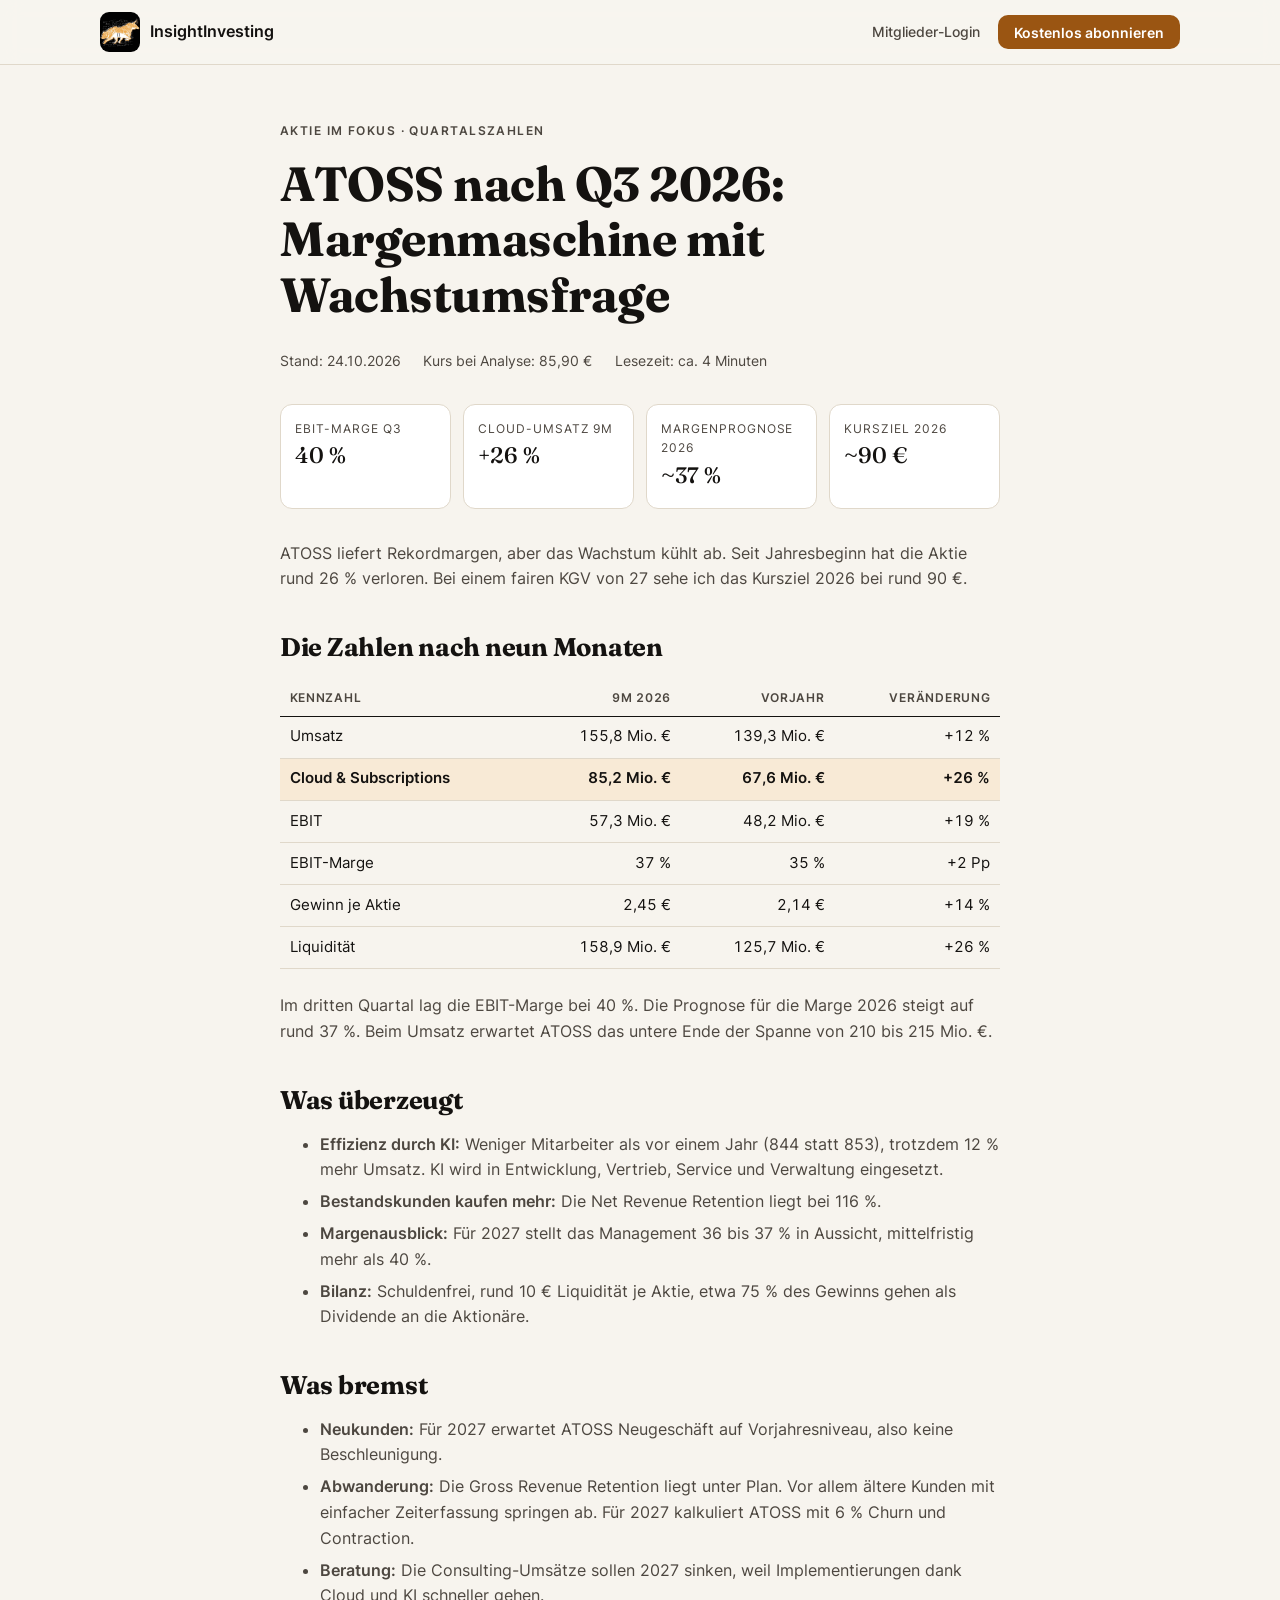
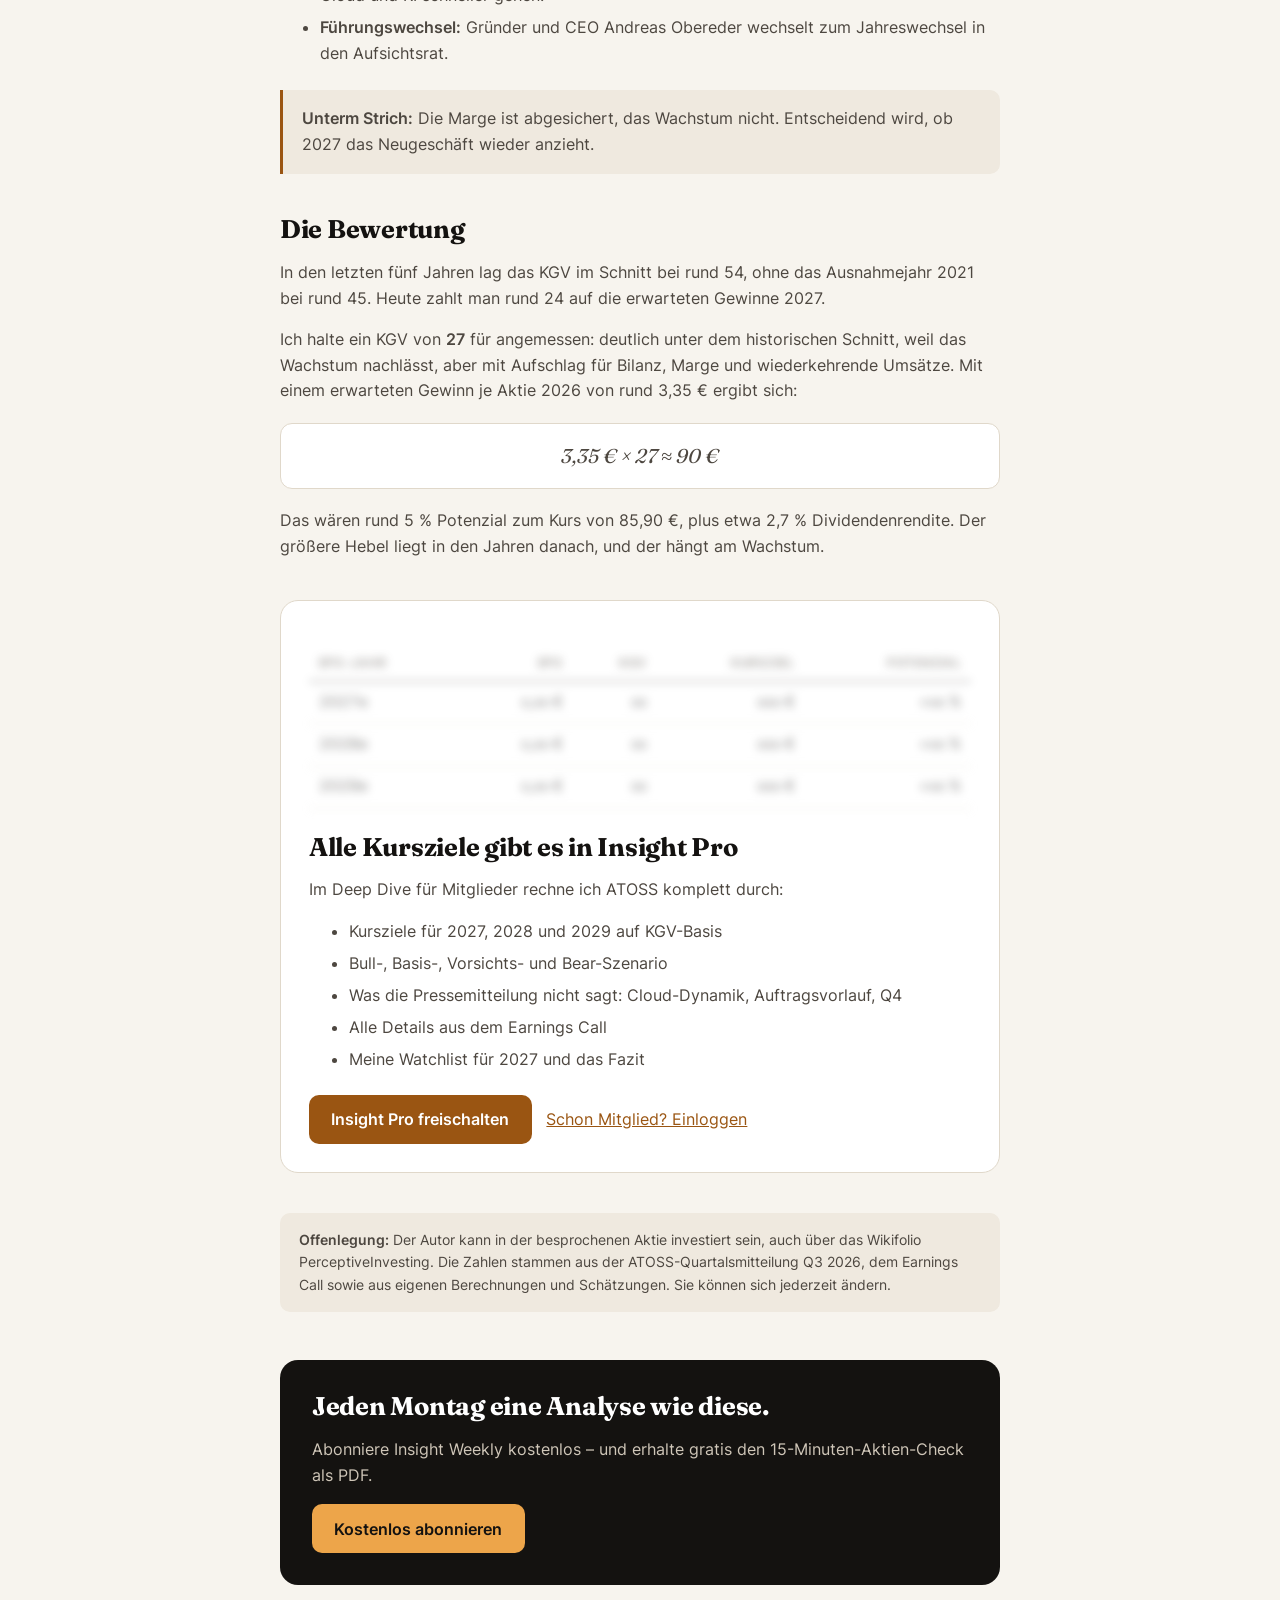
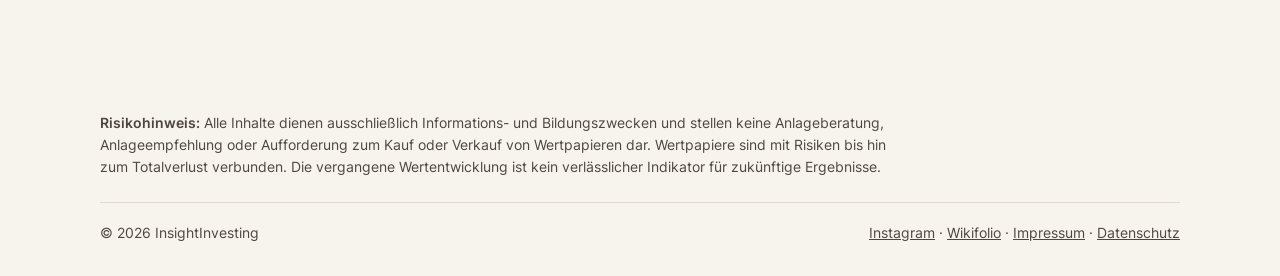
==== atoss-q3-2026.html @ a4fa3b0d "Landingpage" ====
<!doctype html>
<html lang="de">
<head>
<meta charset="utf-8">
<meta name="viewport" content="width=device-width, initial-scale=1">
<title>ATOSS nach Q3 2026: Margenmaschine mit Wachstumsfrage – InsightInvesting</title>
<meta name="description" content="ATOSS liefert im dritten Quartal 2026 eine EBIT-Marge von 40 %. Warum die Aktie trotzdem gefallen ist, welche Risiken der Earnings Call zeigt und was ein faires KGV ergibt.">
<meta property="og:title" content="ATOSS nach Q3 2026: Margenmaschine mit Wachstumsfrage">
<meta property="og:description" content="40 % EBIT-Marge, Margenprognose angehoben – aber das Wachstum kühlt ab. Kursziel 2026 auf KGV-Basis.">
<meta property="og:type" content="article">
<meta property="og:image" content="https://www.perceptiveinvesting.com/img/og.jpg">
<meta property="og:url" content="https://www.perceptiveinvesting.com/atoss-q3-2026.html">
<link rel="canonical" href="https://www.perceptiveinvesting.com/atoss-q3-2026.html">
<link rel="icon" type="image/png" href="img/favicon.png">
<link rel="stylesheet" href="style.css">
<style>
  .article { padding: 56px 0 80px; }
  .article h1 { font-size: clamp(2rem, 4.5vw, 3rem); }
  .article h2 { font-size: 1.6rem; max-width: none; margin-top: 2.6rem; }
  .article p, .article li { color: var(--ink-soft); }
  .article li { margin-bottom: .4rem; }
  .meta { display: flex; flex-wrap: wrap; gap: .5rem 1.4rem; font-size: .85rem; color: var(--ink-soft); margin-bottom: 2rem; }
  .facts { display: grid; grid-template-columns: repeat(4, 1fr); gap: 12px; margin: 1.5rem 0 2rem; }
  .facts div { background: var(--card); border: 1px solid var(--line); border-radius: 12px; padding: 14px; }
  .facts span { display: block; font-size: .75rem; text-transform: uppercase; letter-spacing: .08em; color: var(--ink-soft); }
  .facts strong { font-family: "Fraunces", serif; font-size: 1.4rem; font-weight: 500; }
  .table-wrap { overflow-x: auto; margin: 1rem 0 1.5rem; }
  table { width: 100%; border-collapse: collapse; font-size: .92rem; min-width: 520px; }
  th, td { text-align: right; padding: .55rem .6rem; border-bottom: 1px solid var(--line); }
  th:first-child, td:first-child { text-align: left; }
  th { font-size: .75rem; text-transform: uppercase; letter-spacing: .06em; color: var(--ink-soft); border-bottom: 1.5px solid var(--ink); }
  tr.hl td { background: #f8ead6; font-weight: 600; color: var(--ink); }
  .formula { font-family: "Fraunces", serif; font-style: italic; font-size: 1.25rem; text-align: center; padding: 1rem; margin: 1.2rem 0; background: var(--card); border: 1px solid var(--line); border-radius: 12px; color: var(--ink); }
  .calc { font-variant-numeric: tabular-nums; }
  .box { background: var(--bg-alt); border-left: 3px solid var(--accent); border-radius: 0 10px 10px 0; padding: 1rem 1.2rem; margin: 1.5rem 0; }
  .box p { margin: 0; }
  .disclosure { background: var(--bg-alt); border-radius: 10px; padding: 1rem 1.2rem; font-size: .88rem; margin-top: 2.5rem; }
  .disclosure p { margin: 0; }
  .end-cta { background: var(--ink); color: #ece6dc; border-radius: 18px; padding: 32px; margin-top: 3rem; }
  .end-cta h2 { color: #fff; margin-top: 0; }
  .end-cta p { color: #cfc6b8; }
  .paywall { position: relative; background: var(--card); border: 1px solid var(--line); border-radius: 18px; padding: 28px; margin: 2.5rem 0 0; overflow: hidden; }
  .paywall .locked { filter: blur(5px); user-select: none; pointer-events: none; opacity: .55; margin-bottom: 1.4rem; }
  .paywall h2 { margin-top: 0; }
  .paywall ul { margin-bottom: 1.4rem; }
  .paywall .btn { margin-right: .6rem; }
  @media (max-width: 700px) { .facts { grid-template-columns: 1fr 1fr; } }
</style>
</head>
<body>

<header class="nav">
  <div class="wrap nav-inner">
    <a href="index.html" class="logo"><img src="img/logo-mark.png" alt="" class="logo-mark" width="40" height="40"> InsightInvesting</a>
    <div class="nav-actions">
      <a href="https://steady.page/de/log_in?publication=insight2investing" class="nav-login" target="_blank" rel="noopener">Mitglieder-Login</a>
      <a href="index.html#anmelden" class="btn btn-small">Kostenlos abonnieren</a>
    </div>
  </div>
</header>

<main class="article">
  <div class="wrap narrow">
    <p class="eyebrow">Aktie im Fokus · Quartalszahlen</p>
    <h1>ATOSS nach Q3 2026: Margenmaschine mit Wachstumsfrage</h1>
    <div class="meta">
      <span>Stand: 24.10.2026</span>
      <span>Kurs bei Analyse: 85,90 €</span>
      <span>Lesezeit: ca. 4 Minuten</span>
    </div>

    <div class="facts">
      <div><span>EBIT-Marge Q3</span><strong>40 %</strong></div>
      <div><span>Cloud-Umsatz 9M</span><strong>+26 %</strong></div>
      <div><span>Margenprognose 2026</span><strong>~37 %</strong></div>
      <div><span>Kursziel 2026</span><strong>~90 €</strong></div>
    </div>

    <p>ATOSS liefert Rekordmargen, aber das Wachstum kühlt ab. Seit Jahresbeginn hat die Aktie rund 26 % verloren. Bei einem fairen KGV von 27 sehe ich das Kursziel 2026 bei rund 90&nbsp;€.</p>

    <h2>Die Zahlen nach neun Monaten</h2>
    <div class="table-wrap">
      <table class="calc">
        <thead><tr><th>Kennzahl</th><th>9M 2026</th><th>Vorjahr</th><th>Veränderung</th></tr></thead>
        <tbody>
          <tr><td>Umsatz</td><td>155,8 Mio. €</td><td>139,3 Mio. €</td><td>+12 %</td></tr>
          <tr class="hl"><td>Cloud &amp; Subscriptions</td><td>85,2 Mio. €</td><td>67,6 Mio. €</td><td>+26 %</td></tr>
          <tr><td>EBIT</td><td>57,3 Mio. €</td><td>48,2 Mio. €</td><td>+19 %</td></tr>
          <tr><td>EBIT-Marge</td><td>37 %</td><td>35 %</td><td>+2 Pp</td></tr>
          <tr><td>Gewinn je Aktie</td><td>2,45 €</td><td>2,14 €</td><td>+14 %</td></tr>
          <tr><td>Liquidität</td><td>158,9 Mio. €</td><td>125,7 Mio. €</td><td>+26 %</td></tr>
        </tbody>
      </table>
    </div>
    <p>Im dritten Quartal lag die EBIT-Marge bei 40&nbsp;%. Die Prognose für die Marge 2026 steigt auf rund 37&nbsp;%. Beim Umsatz erwartet ATOSS das untere Ende der Spanne von 210 bis 215&nbsp;Mio.&nbsp;€.</p>

    <h2>Was überzeugt</h2>
    <ul>
      <li><strong>Effizienz durch KI:</strong> Weniger Mitarbeiter als vor einem Jahr (844 statt 853), trotzdem 12&nbsp;% mehr Umsatz. KI wird in Entwicklung, Vertrieb, Service und Verwaltung eingesetzt.</li>
      <li><strong>Bestandskunden kaufen mehr:</strong> Die Net Revenue Retention liegt bei 116&nbsp;%.</li>
      <li><strong>Margenausblick:</strong> Für 2027 stellt das Management 36 bis 37&nbsp;% in Aussicht, mittelfristig mehr als 40&nbsp;%.</li>
      <li><strong>Bilanz:</strong> Schuldenfrei, rund 10&nbsp;€ Liquidität je Aktie, etwa 75&nbsp;% des Gewinns gehen als Dividende an die Aktionäre.</li>
    </ul>

    <h2>Was bremst</h2>
    <ul>
      <li><strong>Neukunden:</strong> Für 2027 erwartet ATOSS Neugeschäft auf Vorjahresniveau, also keine Beschleunigung.</li>
      <li><strong>Abwanderung:</strong> Die Gross Revenue Retention liegt unter Plan. Vor allem ältere Kunden mit einfacher Zeiterfassung springen ab. Für 2027 kalkuliert ATOSS mit 6&nbsp;% Churn und Contraction.</li>
      <li><strong>Beratung:</strong> Die Consulting-Umsätze sollen 2027 sinken, weil Implementierungen dank Cloud und KI schneller gehen.</li>
      <li><strong>Führungswechsel:</strong> Gründer und CEO Andreas Obereder wechselt zum Jahreswechsel in den Aufsichtsrat.</li>
    </ul>
    <div class="box"><p><strong>Unterm Strich:</strong> Die Marge ist abgesichert, das Wachstum nicht. Entscheidend wird, ob 2027 das Neugeschäft wieder anzieht.</p></div>

    <h2>Die Bewertung</h2>
    <p>In den letzten fünf Jahren lag das KGV im Schnitt bei rund 54, ohne das Ausnahmejahr 2021 bei rund 45. Heute zahlt man rund 24 auf die erwarteten Gewinne 2027.</p>
    <p>Ich halte ein KGV von <strong>27</strong> für angemessen: deutlich unter dem historischen Schnitt, weil das Wachstum nachlässt, aber mit Aufschlag für Bilanz, Marge und wiederkehrende Umsätze. Mit einem erwarteten Gewinn je Aktie 2026 von rund 3,35&nbsp;€ ergibt sich:</p>
    <p class="formula">3,35 € × 27 ≈ 90 €</p>
    <p>Das wären rund 5&nbsp;% Potenzial zum Kurs von 85,90&nbsp;€, plus etwa 2,7&nbsp;% Dividendenrendite. Der größere Hebel liegt in den Jahren danach, und der hängt am Wachstum.</p>

    <div class="paywall">
      <div class="locked" aria-hidden="true">
        <div class="table-wrap">
          <table class="calc">
            <thead><tr><th>EPS-Jahr</th><th>EPS</th><th>KGV</th><th>Kursziel</th><th>Potenzial</th></tr></thead>
            <tbody>
              <tr><td>2027e</td><td>x,xx €</td><td>xx</td><td>xxx €</td><td>+xx %</td></tr>
              <tr><td>2028e</td><td>x,xx €</td><td>xx</td><td>xxx €</td><td>+xx %</td></tr>
              <tr><td>2029e</td><td>x,xx €</td><td>xx</td><td>xxx €</td><td>+xx %</td></tr>
            </tbody>
          </table>
        </div>
      </div>
      <h2>Alle Kursziele gibt es in Insight Pro</h2>
      <p>Im Deep Dive für Mitglieder rechne ich ATOSS komplett durch:</p>
      <ul>
        <li>Kursziele für 2027, 2028 und 2029 auf KGV-Basis</li>
        <li>Bull-, Basis-, Vorsichts- und Bear-Szenario</li>
        <li>Was die Pressemitteilung nicht sagt: Cloud-Dynamik, Auftragsvorlauf, Q4</li>
        <li>Alle Details aus dem Earnings Call</li>
        <li>Meine Watchlist für 2027 und das Fazit</li>
      </ul>
      <a href="https://steady.page/de/plans/c7dfd9db-f340-4fb5-8647-b45d4585ee23" class="btn" target="_blank" rel="noopener">Insight Pro freischalten</a>
      <a href="https://steady.page/de/log_in?publication=insight2investing" target="_blank" rel="noopener">Schon Mitglied? Einloggen</a>
    </div>

    <div class="disclosure">
      <p><strong>Offenlegung:</strong> Der Autor kann in der besprochenen Aktie investiert sein, auch über das Wikifolio PerceptiveInvesting. Die Zahlen stammen aus der ATOSS-Quartalsmitteilung Q3 2026, dem Earnings Call sowie aus eigenen Berechnungen und Schätzungen. Sie können sich jederzeit ändern.</p>
    </div>

    <div class="end-cta">
      <h2>Jeden Montag eine Analyse wie diese.</h2>
      <p>Abonniere Insight Weekly kostenlos – und erhalte gratis den 15-Minuten-Aktien-Check als PDF.</p>
      <a href="index.html#anmelden" class="btn btn-light">Kostenlos abonnieren</a>
    </div>
  </div>
</main>

<footer class="footer">
  <div class="wrap">
    <p class="disclaimer"><strong>Risikohinweis:</strong> Alle Inhalte dienen ausschließlich Informations- und Bildungszwecken und stellen keine Anlageberatung, Anlageempfehlung oder Aufforderung zum Kauf oder Verkauf von Wertpapieren dar. Wertpapiere sind mit Risiken bis hin zum Totalverlust verbunden. Die vergangene Wertentwicklung ist kein verlässlicher Indikator für zukünftige Ergebnisse.</p>
    <div class="footer-bottom">
      <span>© <span data-year></span> InsightInvesting</span>
      <span><a href="https://www.instagram.com/insight2investing/" target="_blank" rel="noopener">Instagram</a> · <a href="https://www.wikifolio.com/de/de/w/wfinsighti" target="_blank" rel="noopener">Wikifolio</a> · <a href="impressum.html">Impressum</a> · <a href="datenschutz.html">Datenschutz</a></span>
    </div>
  </div>
</footer>
<script>document.querySelector('[data-year]').textContent = new Date().getFullYear();</script>
</body>
</html>
---- style.css ----
@font-face { font-family: "Inter"; font-style: normal; font-weight: 400; font-display: swap; src: url("fonts/inter-latin-400-normal.woff2") format("woff2"); }
@font-face { font-family: "Inter"; font-style: normal; font-weight: 500; font-display: swap; src: url("fonts/inter-latin-500-normal.woff2") format("woff2"); }
@font-face { font-family: "Inter"; font-style: normal; font-weight: 600; font-display: swap; src: url("fonts/inter-latin-600-normal.woff2") format("woff2"); }
@font-face { font-family: "Fraunces"; font-style: normal; font-weight: 100 900; font-display: swap; src: url("fonts/fraunces-latin-opsz-normal.woff2") format("woff2"); }
@font-face { font-family: "Fraunces"; font-style: italic; font-weight: 100 900; font-display: swap; src: url("fonts/fraunces-latin-opsz-italic.woff2") format("woff2"); }

:root {
  --ink: #141210;
  --ink-soft: #4d4740;
  --bg: #f7f4ee;
  --bg-alt: #efe9df;
  --card: #ffffff;
  --line: #e0d8ca;
  --accent: #9a5512;
  --accent-ink: #ffffff;
  --lime: #eda54a;
  --radius: 14px;
}

* { box-sizing: border-box; }
html { scroll-behavior: smooth; }
body {
  margin: 0;
  font-family: "Inter", system-ui, -apple-system, sans-serif;
  color: var(--ink);
  background: var(--bg);
  line-height: 1.6;
  -webkit-font-smoothing: antialiased;
}
img, svg { display: block; max-width: 100%; }
a { color: var(--accent); }
h1, h2, h3 { font-family: "Fraunces", Georgia, serif; line-height: 1.15; margin: 0 0 .6em; letter-spacing: -.01em; }
h1 { font-size: clamp(2.2rem, 5vw, 3.6rem); }
h1 em { font-style: italic; color: var(--accent); }
h2 { font-size: clamp(1.7rem, 3.4vw, 2.5rem); max-width: 22ch; }
h3 { font-size: 1.2rem; }
p { margin: 0 0 1em; }

.wrap { width: 100%; max-width: 1120px; margin: 0 auto; padding: 0 20px; }
.narrow { max-width: 760px; }
.center { text-align: center; }
.center h2 { margin-left: auto; margin-right: auto; }
.muted { color: var(--ink-soft); font-weight: 400; font-size: .9rem; }
.sr-only { position: absolute; width: 1px; height: 1px; overflow: hidden; clip: rect(0 0 0 0); }
.hp { position: absolute; left: -9999px; }

.eyebrow { text-transform: uppercase; letter-spacing: .12em; font-size: .75rem; font-weight: 600; color: var(--accent); margin-bottom: 1rem; }
.lead { font-size: 1.15rem; color: var(--ink-soft); max-width: 46ch; }
.micro { font-size: .8rem; color: var(--ink-soft); margin-top: .75rem; }

/* Buttons */
.btn {
  display: inline-block; border: 0; cursor: pointer; text-decoration: none;
  background: var(--accent); color: var(--accent-ink);
  font: 600 1rem "Inter", sans-serif; padding: .9rem 1.4rem; border-radius: 10px;
  transition: transform .15s, background .15s;
}
.btn:hover { background: #7f450c; transform: translateY(-1px); }
.btn-small { padding: .55rem 1rem; font-size: .9rem; }
.btn-outline { background: transparent; color: var(--ink); box-shadow: inset 0 0 0 1.5px var(--ink); }
.btn-outline:hover { background: var(--ink); color: #fff; }
.btn-light { background: var(--lime); color: var(--ink); }
.btn-light:hover { background: #f3b968; }

/* Nav */
.nav { position: sticky; top: 0; z-index: 10; background: rgba(247,245,239,.88); backdrop-filter: blur(10px); border-bottom: 1px solid var(--line); }
.nav-inner { display: flex; align-items: center; justify-content: space-between; height: 64px; gap: 1rem; }
.logo { display: flex; align-items: center; gap: .6rem; font-weight: 600; color: var(--ink); text-decoration: none; }
.logo-mark { width: 40px; height: 40px; border-radius: 9px; background: #010101; object-fit: cover; }
.nav-links { display: flex; gap: 1.6rem; }
.nav-links a { color: var(--ink-soft); text-decoration: none; font-size: .95rem; }
.nav-links a:hover { color: var(--ink); }

/* Hero */
.hero { padding: 80px 0 72px; }
.hero-grid { display: grid; grid-template-columns: 1.15fr .85fr; gap: 56px; align-items: center; }
.signup { display: grid; grid-template-columns: 1fr auto; gap: .6rem; margin-top: 2rem; max-width: 520px; }
.signup input[type=email] {
  font: inherit; padding: .9rem 1rem; border-radius: 10px; border: 1.5px solid var(--line); background: #fff; min-width: 0;
}
.signup input[type=email]:focus { outline: none; border-color: var(--accent); }
.consent { grid-column: 1 / -1; display: flex; gap: .55rem; align-items: flex-start; font-size: .8rem; color: var(--ink-soft); line-height: 1.45; }
.consent input { margin-top: .2rem; accent-color: var(--accent); }
.form-msg { grid-column: 1 / -1; background: #f8ead6; color: var(--accent); padding: .7rem 1rem; border-radius: 8px; margin: 0; font-weight: 500; }

.hero-card { background: var(--ink); color: #ece6dc; border-radius: 20px; padding: 28px; box-shadow: 0 30px 60px -30px rgba(20,18,16,.6); transform: rotate(1.2deg); }
.hero-card h3 { color: #fff; font-size: 1.4rem; }
.card-head { display: flex; justify-content: space-between; align-items: center; margin-bottom: 1rem; }
.card-head .muted { color: #b3a898; }
.tag { background: var(--lime); color: var(--ink); font-size: .72rem; font-weight: 600; padding: .25rem .6rem; border-radius: 99px; }
.checklist { list-style: none; padding: 0; margin: 0 0 1.2rem; }
.checklist li { display: flex; gap: .8rem; padding: .55rem 0; border-bottom: 1px solid rgba(255,255,255,.1); font-size: .95rem; }
.checklist span { color: var(--lime); font-variant-numeric: tabular-nums; font-weight: 600; }
.spark { color: var(--lime); height: 60px; }
.spark svg { width: 100%; height: 100%; }

/* Strip */
.strip { border-top: 1px solid var(--line); border-bottom: 1px solid var(--line); background: var(--card); }
.strip-inner { display: grid; grid-template-columns: repeat(3, 1fr); }
.strip-inner div { padding: 22px 0; display: flex; flex-direction: column; }
.strip-inner div + div { padding-left: 24px; border-left: 1px solid var(--line); }
.strip strong { font-family: "Fraunces", serif; font-size: 1.15rem; }
.strip span { color: var(--ink-soft); font-size: .9rem; }

/* Sections */
.section { padding: 96px 0; }
.section.alt { background: var(--bg-alt); }
.grid-3 { display: grid; grid-template-columns: repeat(3, 1fr); gap: 20px; margin-top: 2.5rem; }
.feature { background: var(--card); border: 1px solid var(--line); border-radius: var(--radius); padding: 28px; }
.feature p { color: var(--ink-soft); margin: 0; }
.icon { font-size: 1.6rem; margin-bottom: 1rem; }

.steps { list-style: none; padding: 0; margin: 2.5rem 0 0; display: grid; grid-template-columns: repeat(4, 1fr); gap: 20px; counter-reset: s; }
.steps li { border-top: 2px solid var(--ink); padding-top: 1.2rem; }
.steps p { color: var(--ink-soft); font-size: .95rem; margin: 0; }
.num { display: inline-block; font-family: "Fraunces", serif; font-size: 2.2rem; color: var(--accent); line-height: 1; margin-bottom: .6rem; }

/* Pricing */
.pricing { display: grid; grid-template-columns: 1fr 1fr; gap: 20px; margin-top: 2.5rem; max-width: 860px; }
.plan { position: relative; background: var(--card); border: 1px solid var(--line); border-radius: 18px; padding: 32px; display: flex; flex-direction: column; }
.plan ul { list-style: none; padding: 0; margin: 0 0 1.8rem; flex: 1; }
.plan li { padding: .45rem 0 .45rem 1.6rem; position: relative; }
.plan li::before { content: "✓"; position: absolute; left: 0; color: var(--accent); font-weight: 700; }
.price { font-family: "Fraunces", serif; font-size: 2.2rem; margin-bottom: 1.2rem; }
.plan .btn { text-align: center; }
.plan-featured { background: var(--ink); color: #ece6dc; border-color: var(--ink); }
.plan-featured h3, .plan-featured .price { color: #fff; }
.plan-featured li::before { color: var(--lime); }
.plan-featured .btn { background: var(--lime); color: var(--ink); }
.plan-featured .micro { color: #b3a898; text-align: center; }
.badge { position: absolute; top: 20px; right: 20px; background: var(--lime); color: var(--ink); font-size: .72rem; font-weight: 600; padding: .25rem .6rem; border-radius: 99px; }

/* About */
.about { display: grid; grid-template-columns: 260px 1fr; gap: 48px; align-items: center; }
.avatar { width: 260px; height: auto; aspect-ratio: 640 / 632; border-radius: 20px; background: #010101; box-shadow: 0 30px 60px -30px rgba(20,18,16,.55); }
.about p { color: var(--ink-soft); max-width: 60ch; }
.links { display: flex; gap: .6rem; flex-wrap: wrap; margin-top: 1.4rem; }

/* FAQ */
details { border-bottom: 1px solid var(--line); padding: 1.1rem 0; }
summary { cursor: pointer; font-weight: 600; list-style: none; display: flex; justify-content: space-between; gap: 1rem; }
summary::-webkit-details-marker { display: none; }
summary::after { content: "+"; font-size: 1.3rem; line-height: 1; color: var(--accent); }
details[open] summary::after { content: "–"; }
details p { color: var(--ink-soft); margin: .8rem 0 0; }

/* CTA */
.cta { background: var(--ink); color: #fff; padding: 88px 0; }
.cta h2 { color: #fff; }

/* Footer */
.footer { padding: 48px 0 32px; font-size: .85rem; color: var(--ink-soft); }
.disclaimer { max-width: 90ch; }
.footer-bottom { display: flex; justify-content: space-between; flex-wrap: wrap; gap: 1rem; border-top: 1px solid var(--line); padding-top: 1.2rem; margin-top: 1.5rem; }
.footer a { color: var(--ink-soft); }

/* Legal pages */
.legal { padding: 64px 0 96px; }
.legal h1 { font-size: 2.4rem; }
.legal h2 { font-size: 1.3rem; margin-top: 2rem; max-width: none; }
.legal .todo { background: #fff6d6; border: 1px dashed #d8b94a; padding: .8rem 1rem; border-radius: 8px; font-size: .9rem; }

/* Responsive */
@media (max-width: 900px) {
  .hero-grid, .pricing, .about { grid-template-columns: 1fr; }
  .grid-3 { grid-template-columns: 1fr; }
  .steps { grid-template-columns: 1fr 1fr; }
  .hero-card { transform: none; }
  .avatar { width: 180px; }
  .nav-links { display: none; }
}
@media (max-width: 560px) {
  .hero { padding: 48px 0; }
  .section { padding: 64px 0; }
  .signup { grid-template-columns: 1fr; }
  .steps { grid-template-columns: 1fr; }
  .strip-inner { grid-template-columns: 1fr; }
  .strip-inner div + div { padding-left: 0; border-left: 0; border-top: 1px solid var(--line); }
  .nav .btn-small { display: none; }
}
.nowrap { white-space: nowrap; }
.grid-4 { display: grid; grid-template-columns: repeat(4, 1fr); gap: 20px; margin-top: 2.5rem; }
.plan-sub { color: var(--ink-soft); font-size: .92rem; margin-top: -.6rem; }
.plan-featured .plan-sub { color: #b3a898; }
@media (max-width: 1000px) { .grid-4 { grid-template-columns: 1fr 1fr; } }
@media (max-width: 560px) { .grid-4 { grid-template-columns: 1fr; } }
.price-unit { font-family: "Inter", sans-serif; font-size: 1rem; font-weight: 400; color: #b3a898; }
.plan-featured .plan-sub strong { color: #fff; }
p.consent { display: block; margin: 0; }

/* Mitglieder-Login */
.nav-actions { display: flex; align-items: center; gap: 1.1rem; }
.nav-login { color: var(--ink-soft); text-decoration: none; font-size: .9rem; font-weight: 500; }
.nav-login:hover { color: var(--ink); }

/* Lead-Magnet */
.gift { display: flex; align-items: center; gap: 1rem; margin-top: 1.6rem; max-width: 520px; background: var(--card); border: 1px solid var(--line); border-radius: 12px; padding: .8rem 1rem; }
.gift p { margin: 0; font-size: .92rem; color: var(--ink-soft); line-height: 1.45; }
.gift strong { color: var(--ink); }
.gift-cover { width: 56px; height: auto; border-radius: 4px; box-shadow: 0 6px 14px -6px rgba(20,18,16,.5); flex-shrink: 0; }
.gift + .signup { margin-top: 1rem; }
.cta-sub { color: #cfc6b8; margin: -.4rem 0 1.6rem; }

/* Leseprobe-Link in der Hero-Karte */
.card-link { display: inline-block; margin-top: 1.4rem; color: var(--lime); font-weight: 600; text-decoration: none; }
.card-link:hover { text-decoration: underline; }
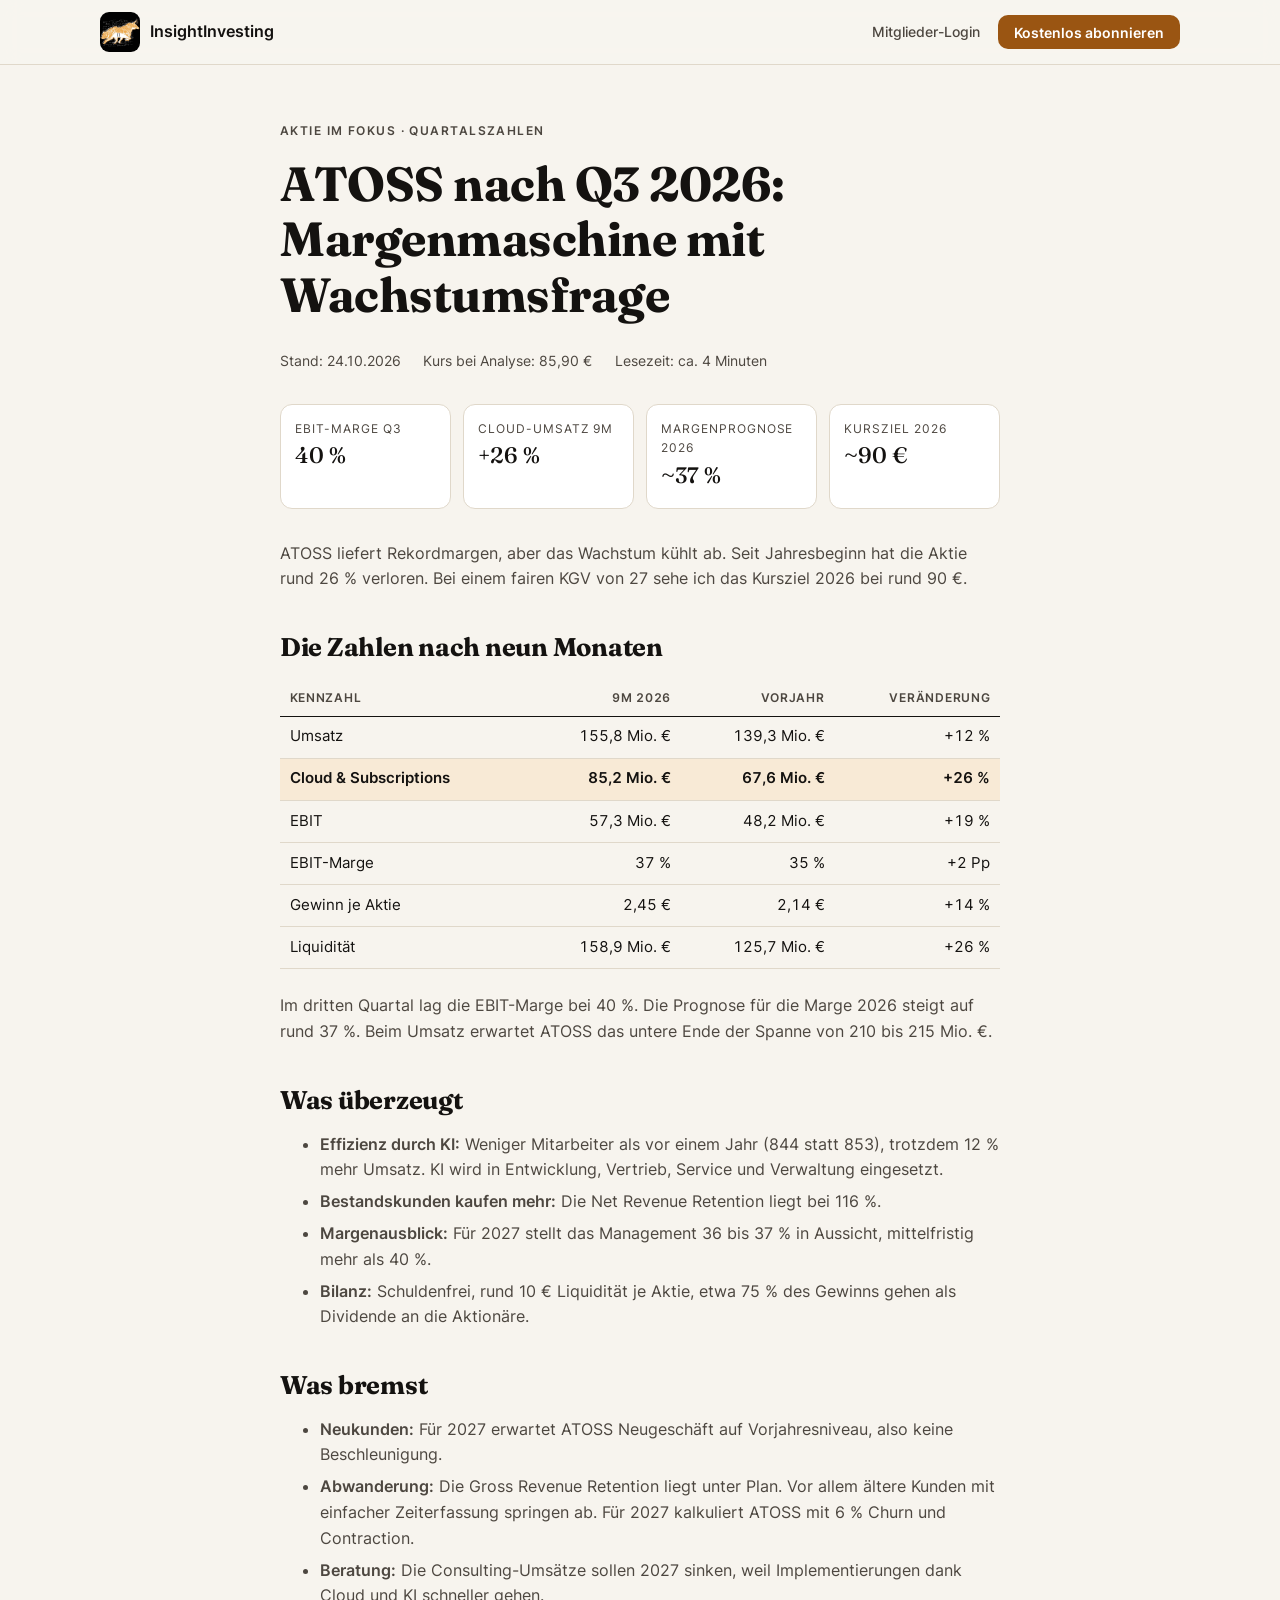
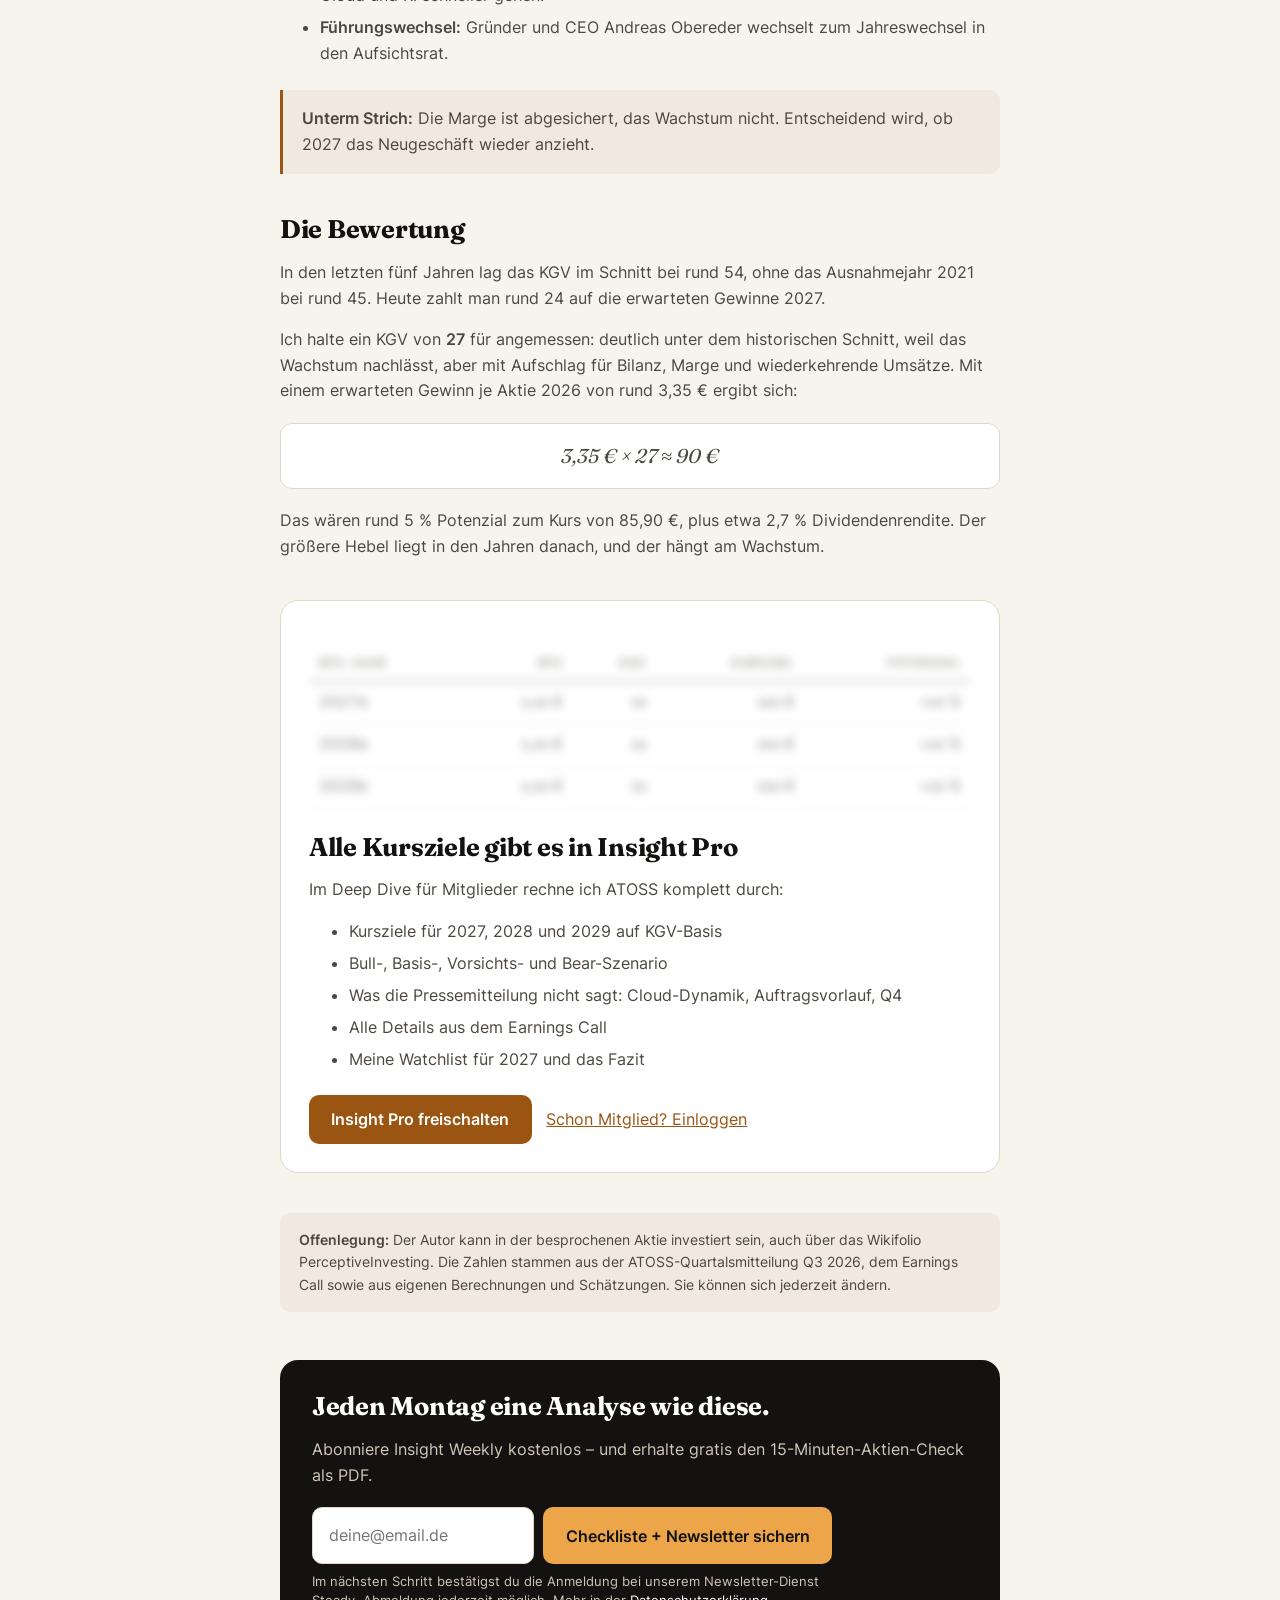
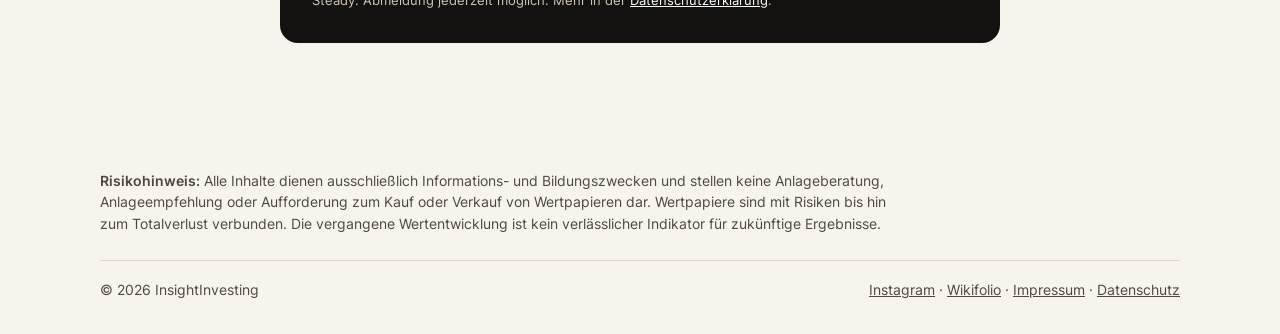
==== commit 32ca084f: "Landingpage" ====
--- a/atoss-q3-2026.html
+++ b/atoss-q3-2026.html
@@ -3,7 +3,7 @@
 <head>
 <meta charset="utf-8">
 <meta name="viewport" content="width=device-width, initial-scale=1">
-<title>ATOSS nach Q3 2026: Margenmaschine mit Wachstumsfrage – InsightInvesting</title>
+<title>ATOSS Aktie nach Q3 2026: Analyse &amp; Kursziel – InsightInvesting</title>
 <meta name="description" content="ATOSS liefert im dritten Quartal 2026 eine EBIT-Marge von 40 %. Warum die Aktie trotzdem gefallen ist, welche Risiken der Earnings Call zeigt und was ein faires KGV ergibt.">
 <meta property="og:title" content="ATOSS nach Q3 2026: Margenmaschine mit Wachstumsfrage">
 <meta property="og:description" content="40 % EBIT-Marge, Margenprognose angehoben – aber das Wachstum kühlt ab. Kursziel 2026 auf KGV-Basis.">
@@ -13,6 +13,32 @@
 <link rel="canonical" href="https://www.perceptiveinvesting.com/atoss-q3-2026.html">
 <link rel="icon" type="image/png" href="img/favicon.png">
 <link rel="stylesheet" href="style.css">
+<script type="application/ld+json">
+{
+  "@context": "https://schema.org",
+  "@type": "Article",
+  "headline": "ATOSS nach Q3 2026: Margenmaschine mit Wachstumsfrage",
+  "description": "ATOSS liefert im dritten Quartal 2026 eine EBIT-Marge von 40 %. Warum die Aktie trotzdem gefallen ist, welche Risiken der Earnings Call zeigt und was ein faires KGV ergibt.",
+  "datePublished": "2026-10-24",
+  "dateModified": "2026-10-24",
+  "inLanguage": "de",
+  "image": "https://www.perceptiveinvesting.com/img/og.jpg",
+  "mainEntityOfPage": "https://www.perceptiveinvesting.com/atoss-q3-2026.html",
+  "author": {
+    "@type": "Organization",
+    "name": "InsightInvesting",
+    "url": "https://www.perceptiveinvesting.com/"
+  },
+  "publisher": {
+    "@type": "Organization",
+    "name": "InsightInvesting",
+    "logo": {
+      "@type": "ImageObject",
+      "url": "https://www.perceptiveinvesting.com/img/logo.jpg"
+    }
+  }
+}
+</script>
 <style>
   .article { padding: 56px 0 80px; }
   .article h1 { font-size: clamp(2rem, 4.5vw, 3rem); }
@@ -51,7 +77,7 @@
 
 <header class="nav">
   <div class="wrap nav-inner">
-    <a href="index.html" class="logo"><img src="img/logo-mark.png" alt="" class="logo-mark" width="40" height="40"> InsightInvesting</a>
+    <a href="index.html" class="logo"><img src="img/logo-mark.png" alt="InsightInvesting Logo" class="logo-mark" width="40" height="40"> InsightInvesting</a>
     <div class="nav-actions">
       <a href="https://steady.page/de/log_in?publication=insight2investing" class="nav-login" target="_blank" rel="noopener">Mitglieder-Login</a>
       <a href="index.html#anmelden" class="btn btn-small">Kostenlos abonnieren</a>
@@ -150,7 +176,12 @@
     <div class="end-cta">
       <h2>Jeden Montag eine Analyse wie diese.</h2>
       <p>Abonniere Insight Weekly kostenlos – und erhalte gratis den 15-Minuten-Aktien-Check als PDF.</p>
-      <a href="index.html#anmelden" class="btn btn-light">Kostenlos abonnieren</a>
+      <form class="signup" action="https://steady.page/de/insight2investing/newsletter/sign_up" method="get">
+        <label class="sr-only" for="email-end">E-Mail-Adresse</label>
+        <input id="email-end" type="email" name="email" placeholder="deine@email.de" required autocomplete="email">
+        <button type="submit" class="btn btn-light">Checkliste + Newsletter sichern</button>
+        <p class="consent">Im nächsten Schritt bestätigst du die Anmeldung bei unserem Newsletter-Dienst Steady. Abmeldung jederzeit möglich. Mehr in der <a href="datenschutz.html">Datenschutzerklärung</a>.</p>
+      </form>
     </div>
   </div>
 </main>
--- a/style.css
+++ b/style.css
@@ -204,3 +204,7 @@
 /* Leseprobe-Link in der Hero-Karte */
 .card-link { display: inline-block; margin-top: 1.4rem; color: var(--lime); font-weight: 600; text-decoration: none; }
 .card-link:hover { text-decoration: underline; }
+
+/* Anmeldeformular im Abschluss-Kasten der Analysen */
+.end-cta .signup { margin-top: 1.2rem; }
+.end-cta .consent a { color: #fff; }
